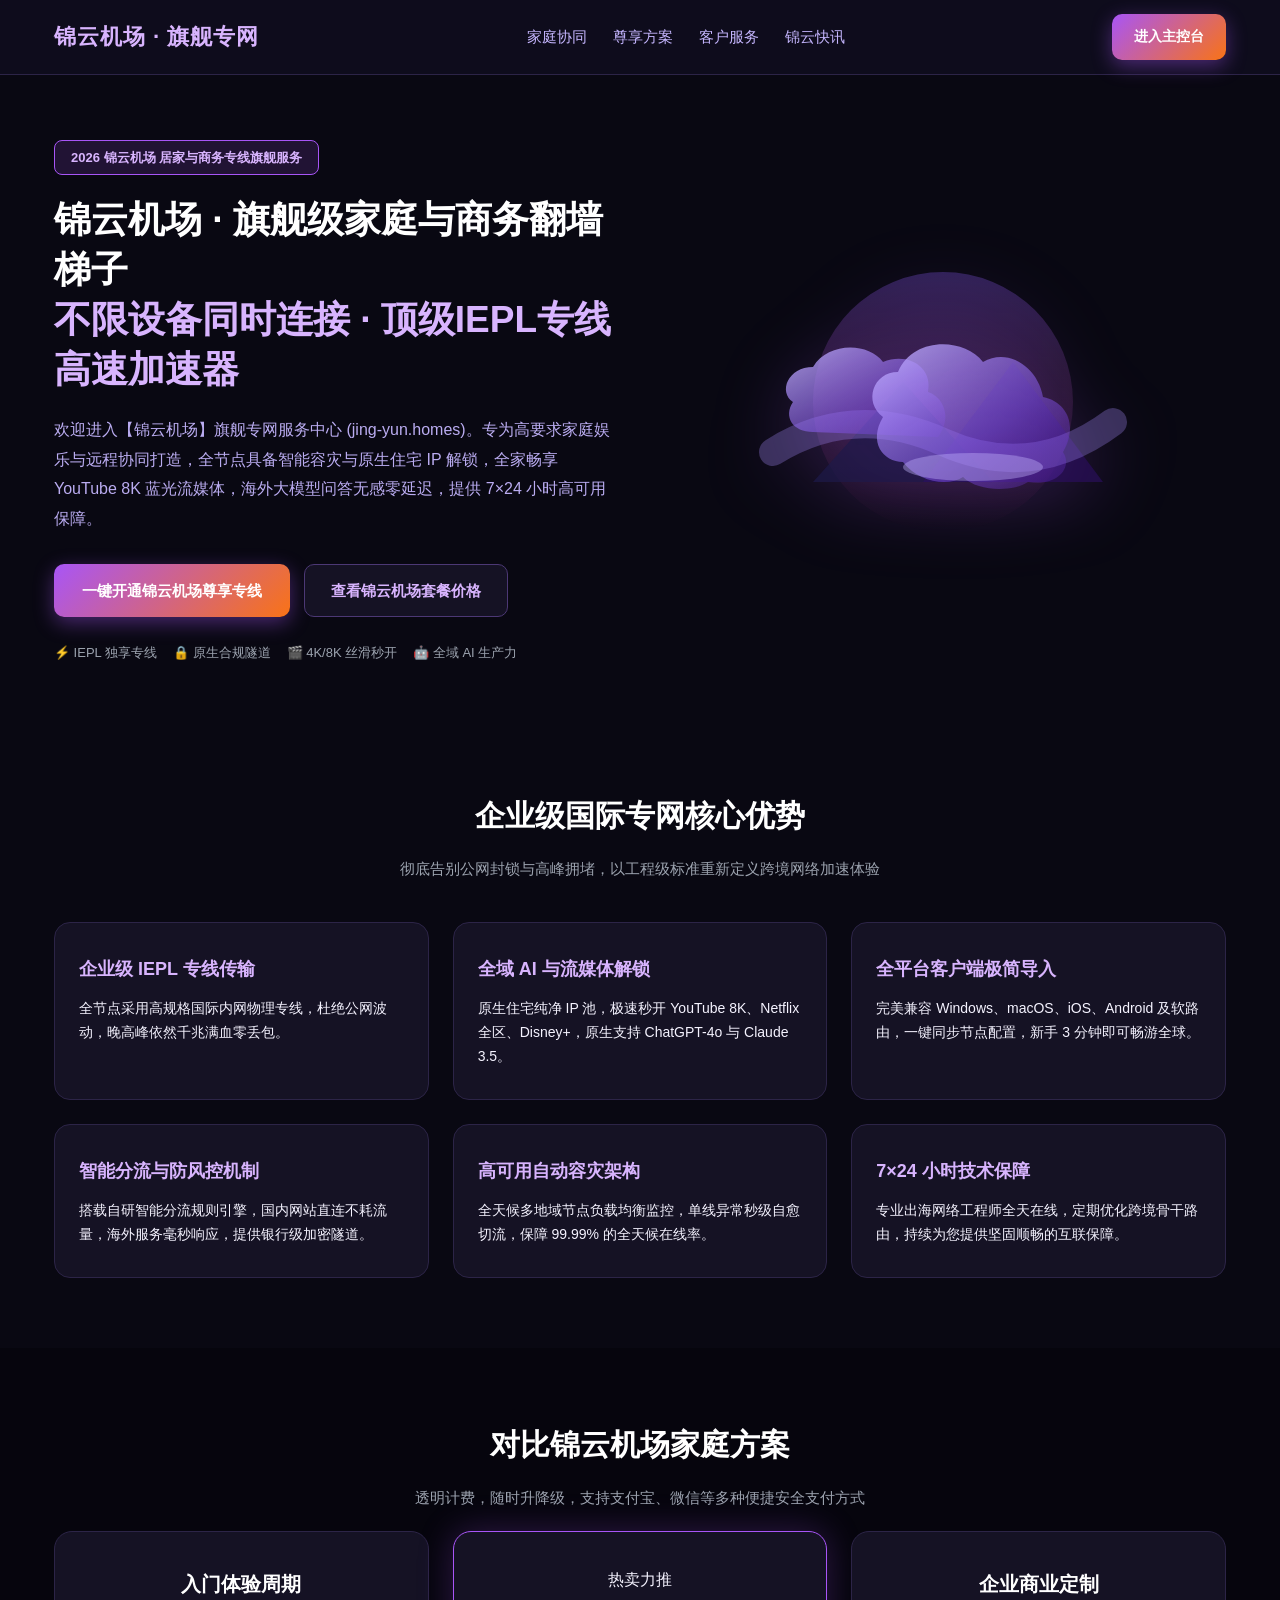
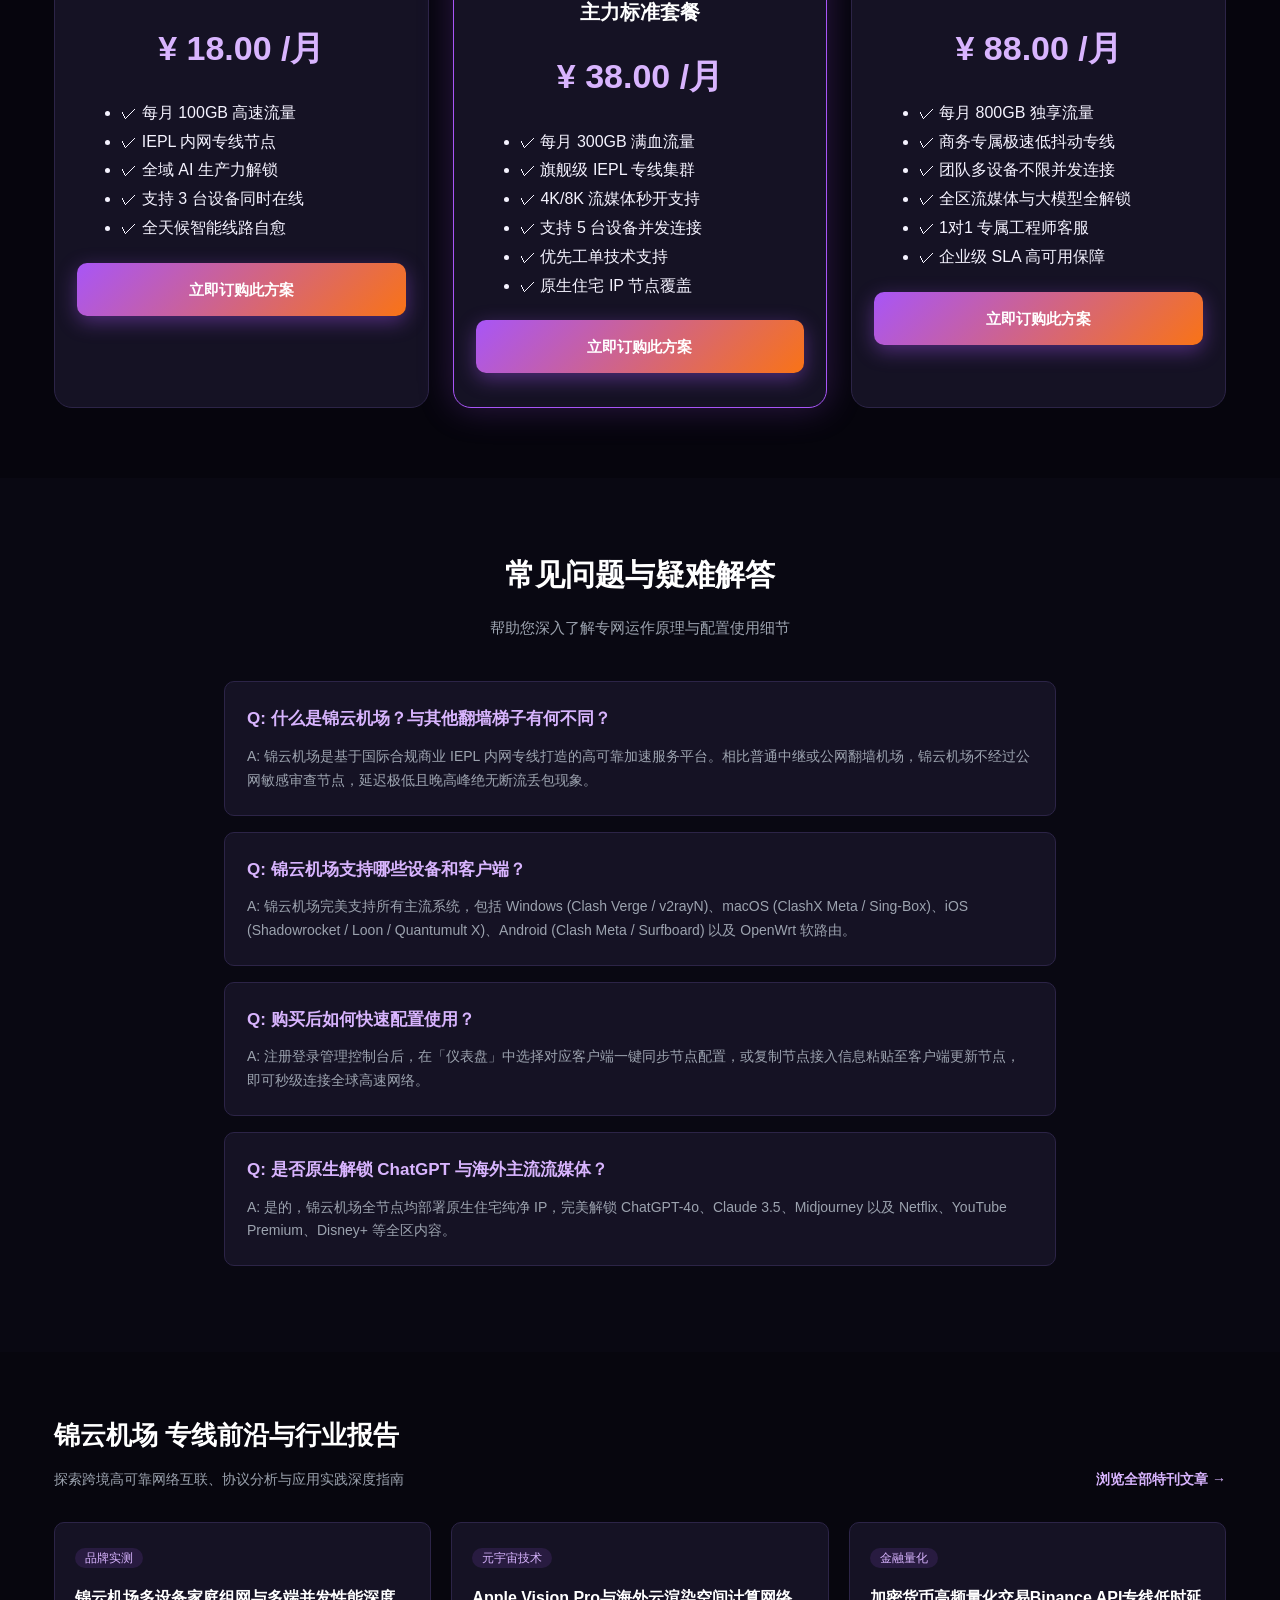
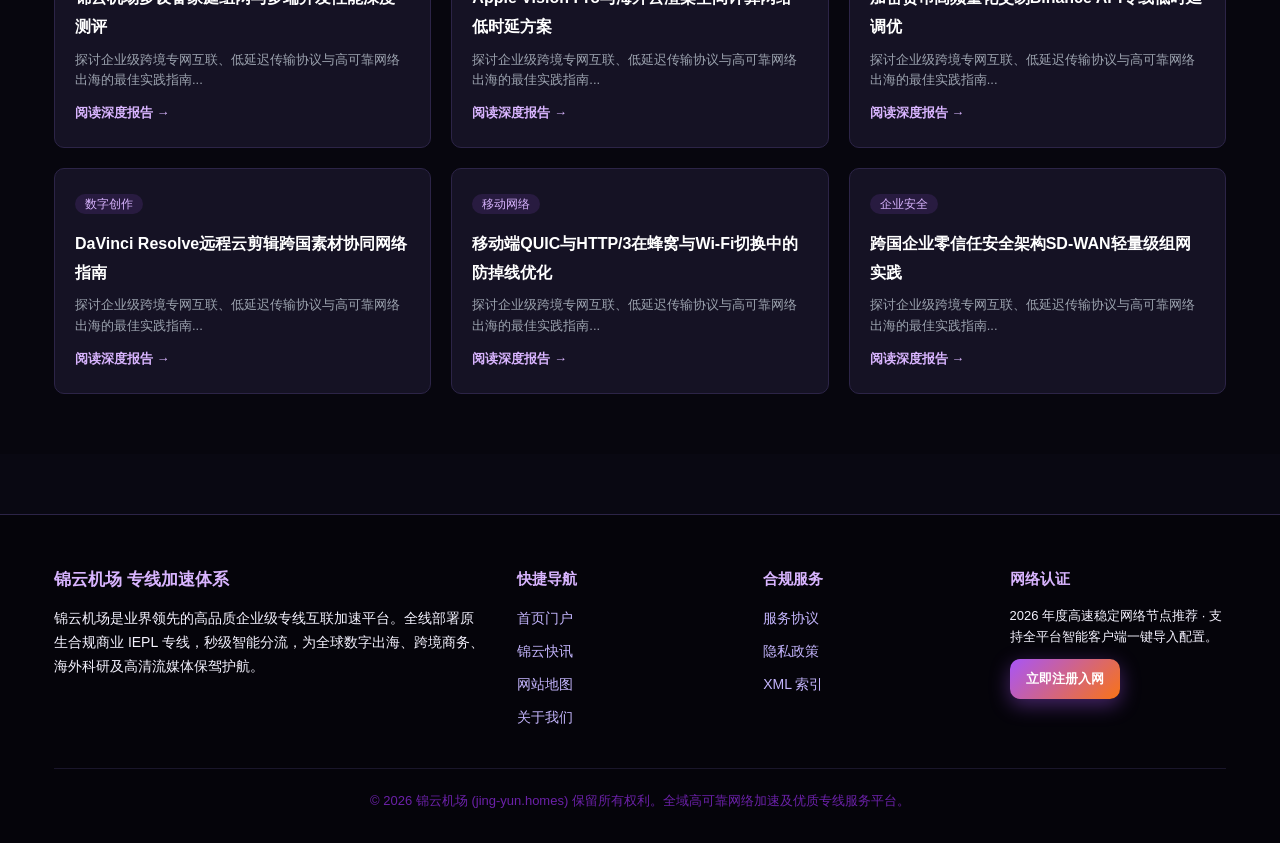
==== index.html @ 9af0d5f7 "feat: update jing-yun.homes unique design, SEO TDK & articles" ====
<!DOCTYPE html>
<html lang="zh-CN">
<head>
  <meta charset="UTF-8">
  <meta name="viewport" content="width=device-width, initial-scale=1.0">
  <title>锦云机场网络服务 - 旗舰家庭与商务多设备翻墙梯子加速专线</title>
  <meta name="description" content="锦云机场(jing-yun.homes)致力于打造全天候家庭娱乐与商务办公专网通道。支持全家多设备同时在线无衰减，原生住宅IP全面解锁Netflix、Disney+及海外大模型协同，全网99.99%高可用 SLA 承诺。">
  <meta name="keywords" content="锦云机场家庭版,多设备翻墙梯子,Netflix解锁机场,跨境办公加速,住宅IP专线,家庭网络加速器">
  <!-- Open Graph -->
  <meta property="og:type" content="website">
  <meta property="og:title" content="锦云机场网络服务 - 旗舰家庭与商务多设备翻墙梯子加速专线">
  <meta property="og:description" content="锦云机场(jing-yun.homes)致力于打造全天候家庭娱乐与商务办公专网通道。支持全家多设备同时在线无衰减，原生住宅IP全面解锁Netflix、Disney+及海外大模型协同，全网99.99%高可用 SLA 承诺。">
  <meta property="og:url" content="https://jing-yun.homes/">
  <meta property="og:site_name" content="锦云机场">
  <link rel="canonical" href="https://jing-yun.homes/">
  <link rel="stylesheet" href="style.css">
  <script type="application/ld+json">
    {
  "@context": "https://schema.org",
  "@graph": [
    {
      "@type": "WebSite",
      "@id": "https://jing-yun.homes/#website",
      "url": "https://jing-yun.homes/",
      "name": "锦云机场",
      "description": "锦云机场(jing-yun.homes)致力于打造全天候家庭娱乐与商务办公专网通道。支持全家多设备同时在线无衰减，原生住宅IP全面解锁Netflix、Disney+及海外大模型协同，全网99.99%高可用 SLA 承诺。",
      "inLanguage": "zh-CN"
    },
    {
      "@type": "Product",
      "@id": "https://jing-yun.homes/#product",
      "name": "锦云机场 专线服务",
      "description": "锦云机场高速稳定IEPL专线梯子与跨境网络加速服务",
      "brand": {
        "@type": "Brand",
        "name": "锦云机场"
      },
      "offers": {
        "@type": "AggregateOffer",
        "priceCurrency": "CNY",
        "lowPrice": "18.00",
        "highPrice": "88.00",
        "offerCount": "3",
        "offers": [
          {
            "@type": "Offer",
            "price": "18.00",
            "priceCurrency": "CNY",
            "name": "入门体验周期"
          },
          {
            "@type": "Offer",
            "price": "38.00",
            "priceCurrency": "CNY",
            "name": "主力标准套餐"
          },
          {
            "@type": "Offer",
            "price": "88.00",
            "priceCurrency": "CNY",
            "name": "企业商业定制"
          }
        ]
      }
    },
    {
      "@type": "FAQPage",
      "@id": "https://jing-yun.homes/#faq",
      "mainEntity": [
        {
          "@type": "Question",
          "name": "什么是锦云机场？与其他翻墙梯子有何不同？",
          "acceptedAnswer": {
            "@type": "Answer",
            "text": "锦云机场是基于国际合规商业 IEPL 内网专线打造的高可靠加速服务平台。相比普通中继或公网翻墙机场，锦云机场不经过公网敏感审查节点，延迟极低且晚高峰绝无断流丢包现象。"
          }
        },
        {
          "@type": "Question",
          "name": "锦云机场支持哪些设备和客户端？",
          "acceptedAnswer": {
            "@type": "Answer",
            "text": "锦云机场完美支持所有主流系统，包括 Windows (Clash Verge / v2rayN)、macOS (ClashX Meta / Sing-Box)、iOS (Shadowrocket / Loon / Quantumult X)、Android (Clash Meta / Surfboard) 以及 OpenWrt 软路由。"
          }
        },
        {
          "@type": "Question",
          "name": "购买后如何快速配置使用？",
          "acceptedAnswer": {
            "@type": "Answer",
            "text": "注册登录管理控制台后，在「仪表盘」中选择对应客户端一键同步节点配置，或复制节点接入信息粘贴至客户端更新节点，即可秒级连接全球高速网络。"
          }
        },
        {
          "@type": "Question",
          "name": "是否原生解锁 ChatGPT 与海外主流流媒体？",
          "acceptedAnswer": {
            "@type": "Answer",
            "text": "是的，锦云机场全节点均部署原生住宅纯净 IP，完美解锁 ChatGPT-4o、Claude 3.5、Midjourney 以及 Netflix、YouTube Premium、Disney+ 等全区内容。"
          }
        }
      ]
    }
  ]
}
  </script>
</head>
<body>
  
        <nav class="panorama-nav">
          <div class="container panorama-nav-inner">
            <a href="index.html" class="panorama-logo">锦云机场 · 旗舰专网</a>
            <ul class="panorama-menu">
              <li><a href="#features">家庭协同</a></li>
              <li><a href="#pricing">尊享方案</a></li>
              <li><a href="#faq">客户服务</a></li>
              <li><a href="cloud-dispatch.html">锦云快讯</a></li>
            </ul>
            <a href="https://ww012.twilightaff.com/#/?code=A56DH1Af" class="btn-aff-cta" style="padding:10px 22px; font-size:14px;" target="_blank" rel="nofollow">进入主控台</a>
          </div>
        </nav>
        

  <!-- Hero Section -->
  <header class="hero-section">
    <div class="container">
      <div class="hero-grid">
        <div class="hero-content">
          <span class="hero-tag">2026 锦云机场 居家与商务专线旗舰服务</span>
          <h1 class="hero-title">
            锦云机场 · 旗舰级家庭与商务翻墙梯子<br>
            <span class="hero-title-highlight">不限设备同时连接 · 顶级IEPL专线高速加速器</span>
          </h1>
          <p class="hero-desc">欢迎进入【锦云机场】旗舰专网服务中心 (jing-yun.homes)。专为高要求家庭娱乐与远程协同打造，全节点具备智能容灾与原生住宅 IP 解锁，全家畅享 YouTube 8K 蓝光流媒体，海外大模型问答无感零延迟，提供 7×24 小时高可用保障。</p>
          <div class="hero-actions">
            <a href="https://ww012.twilightaff.com/#/?code=A56DH1Af" class="btn-aff-cta" target="_blank" rel="nofollow">一键开通锦云机场尊享专线</a>
            <a href="#pricing" class="btn-tizi-dofollow">查看锦云机场套餐价格</a>
          </div>
          <div style="font-size:13px; color:#9ca3af; display:flex; gap:16px; flex-wrap:wrap;">
            <span>⚡ IEPL 独享专线</span>
            <span>🔒 原生合规隧道</span>
            <span>🎬 4K/8K 丝滑秒开</span>
            <span>🤖 全域 AI 生产力</span>
          </div>
        </div>
        <div class="hero-motion-wrapper">
          
        <div class="motion-art-frame">
          <svg class="motion-svg" viewBox="0 0 500 360" fill="none" xmlns="http://www.w3.org/2000/svg">
            <defs>
              <linearGradient id="duskSky" x1="0%" y1="0%" x2="0%" y2="100%">
                <stop offset="0%" stop-color="#8b5cf6" stop-opacity="0.3"/>
                <stop offset="100%" stop-color="#ec4899" stop-opacity="0"/>
              </linearGradient>
              <linearGradient id="purpleCloud" x1="0%" y1="0%" x2="100%" y2="100%">
                <stop offset="0%" stop-color="#c4b5fd" stop-opacity="0.85"/>
                <stop offset="60%" stop-color="#8b5cf6" stop-opacity="0.5"/>
                <stop offset="100%" stop-color="#6d28d9" stop-opacity="0.2"/>
              </linearGradient>
            </defs>
            <style>
              @keyframes mountainMist { 0% { transform: translateX(0); } 50% { transform: translateX(18px); } 100% { transform: translateX(0); } }
              @keyframes summitFloat { 0%, 100% { transform: translateY(0); } 50% { transform: translateY(-8px); } }
              .mist-move { animation: mountainMist 10s ease-in-out infinite; }
              .summit-move { animation: summitFloat 6s ease-in-out infinite; }
            </style>
            <circle cx="250" cy="180" r="130" fill="url(#duskSky)"/>
            <!-- Mountain Silhouette in distance -->
            <polygon points="120,260 210,160 300,260" fill="#1e1b4b" opacity="0.7"/>
            <polygon points="230,260 320,140 410,260" fill="#2e1065" opacity="0.6"/>
            <!-- Floating Silk Cloud Valley -->
            <g class="mist-move">
              <path d="M80 230 Q160 180 250 220 T420 200" stroke="#a78bfa" stroke-width="28" stroke-linecap="round" opacity="0.3"/>
              <path d="M120 210 C100 210 90 195 100 180 C85 170 95 145 120 145 C135 120 175 120 190 140 C215 130 240 145 235 170 C250 175 260 195 245 215 Z" fill="url(#purpleCloud)"/>
            </g>
            <g class="summit-move">
              <path d="M210 240 C190 240 175 220 190 195 C170 180 180 150 205 150 C220 115 270 115 290 140 C315 125 345 145 350 175 C375 180 385 205 370 230 C380 245 365 265 335 260 C320 270 285 270 270 255 C255 265 225 260 210 240 Z" fill="url(#purpleCloud)"/>
              <ellipse cx="280" cy="245" rx="70" ry="14" fill="#c4b5fd" opacity="0.4"/>
            </g>
          </svg>
        </div>
        
        </div>
      </div>
    </div>
  </header>

  <!-- Features Section -->
  <section id="features" style="padding: 70px 0;">
    <div class="container">
      <div style="text-align:center; max-width:700px; margin:0 auto 40px;">
        <h2 style="font-size:30px; font-weight:800; margin-bottom:12px; color:#fff;">企业级国际专网核心优势</h2>
        <p style="color:#9ca3af; font-size:15px;">彻底告别公网封锁与高峰拥堵，以工程级标准重新定义跨境网络加速体验</p>
      </div>
      <div class="brocade-features bento-grid mosaic-grid cyber-matrix pop-cards plasma-grid sky-cards emerald-grid wiki-cards">
        
        <div class="brocade-card bento-card mosaic-card cyber-card pop-card plasma-card sky-card emerald-card wiki-card">
          <h3>企业级 IEPL 专线传输</h3>
          <p style="color:var(--muted); font-size:14px; line-height:1.7;">全节点采用高规格国际内网物理专线，杜绝公网波动，晚高峰依然千兆满血零丢包。</p>
        </div>
        
        <div class="brocade-card bento-card mosaic-card cyber-card pop-card plasma-card sky-card emerald-card wiki-card">
          <h3>全域 AI 与流媒体解锁</h3>
          <p style="color:var(--muted); font-size:14px; line-height:1.7;">原生住宅纯净 IP 池，极速秒开 YouTube 8K、Netflix 全区、Disney+，原生支持 ChatGPT-4o 与 Claude 3.5。</p>
        </div>
        
        <div class="brocade-card bento-card mosaic-card cyber-card pop-card plasma-card sky-card emerald-card wiki-card">
          <h3>全平台客户端极简导入</h3>
          <p style="color:var(--muted); font-size:14px; line-height:1.7;">完美兼容 Windows、macOS、iOS、Android 及软路由，一键同步节点配置，新手 3 分钟即可畅游全球。</p>
        </div>
        
        <div class="brocade-card bento-card mosaic-card cyber-card pop-card plasma-card sky-card emerald-card wiki-card">
          <h3>智能分流与防风控机制</h3>
          <p style="color:var(--muted); font-size:14px; line-height:1.7;">搭载自研智能分流规则引擎，国内网站直连不耗流量，海外服务毫秒响应，提供银行级加密隧道。</p>
        </div>
        
        <div class="brocade-card bento-card mosaic-card cyber-card pop-card plasma-card sky-card emerald-card wiki-card">
          <h3>高可用自动容灾架构</h3>
          <p style="color:var(--muted); font-size:14px; line-height:1.7;">全天候多地域节点负载均衡监控，单线异常秒级自愈切流，保障 99.99% 的全天候在线率。</p>
        </div>
        
        <div class="brocade-card bento-card mosaic-card cyber-card pop-card plasma-card sky-card emerald-card wiki-card">
          <h3>7×24 小时技术保障</h3>
          <p style="color:var(--muted); font-size:14px; line-height:1.7;">专业出海网络工程师全天在线，定期优化跨境骨干路由，持续为您提供坚固顺畅的互联保障。</p>
        </div>
        
      </div>
    </div>
  </section>

  <!-- Pricing Section -->
  <section id="pricing" class="pricing-section">
    <div class="container">
      <div style="text-align:center; max-width:700px; margin:0 auto 20px;">
        <h2 style="font-size:30px; font-weight:800; margin-bottom:12px; color:#fff;">对比锦云机场家庭方案</h2>
        <p style="color:#9ca3af; font-size:15px;">透明计费，随时升降级，支持支付宝、微信等多种便捷安全支付方式</p>
      </div>
      <div class="pricing-grid">
        
        <div class="price-card">
          
          <h3 style="font-size:20px; color:#fff; margin-bottom:8px;">入门体验周期</h3>
          <div class="price-amount">¥ 18.00 /月</div>
          <ul class="price-features" style="text-align:left; max-width:240px; margin:20px auto;">
            <li>✓ 每月 100GB 高速流量</li><li>✓ IEPL 内网专线节点</li><li>✓ 全域 AI 生产力解锁</li><li>✓ 支持 3 台设备同时在线</li><li>✓ 全天候智能线路自愈</li>
          </ul>
          <a href="https://ww012.twilightaff.com/#/?code=A56DH1Af" class="btn-aff-cta" style="width:100%;" target="_blank" rel="nofollow">立即订购此方案</a>
        </div>
        
        <div class="price-card featured">
          <div class="price-badge">热卖力推</div>
          <h3 style="font-size:20px; color:#fff; margin-bottom:8px;">主力标准套餐</h3>
          <div class="price-amount">¥ 38.00 /月</div>
          <ul class="price-features" style="text-align:left; max-width:240px; margin:20px auto;">
            <li>✓ 每月 300GB 满血流量</li><li>✓ 旗舰级 IEPL 专线集群</li><li>✓ 4K/8K 流媒体秒开支持</li><li>✓ 支持 5 台设备并发连接</li><li>✓ 优先工单技术支持</li><li>✓ 原生住宅 IP 节点覆盖</li>
          </ul>
          <a href="https://ww012.twilightaff.com/#/?code=A56DH1Af" class="btn-aff-cta" style="width:100%;" target="_blank" rel="nofollow">立即订购此方案</a>
        </div>
        
        <div class="price-card">
          
          <h3 style="font-size:20px; color:#fff; margin-bottom:8px;">企业商业定制</h3>
          <div class="price-amount">¥ 88.00 /月</div>
          <ul class="price-features" style="text-align:left; max-width:240px; margin:20px auto;">
            <li>✓ 每月 800GB 独享流量</li><li>✓ 商务专属极速低抖动专线</li><li>✓ 团队多设备不限并发连接</li><li>✓ 全区流媒体与大模型全解锁</li><li>✓ 1对1 专属工程师客服</li><li>✓ 企业级 SLA 高可用保障</li>
          </ul>
          <a href="https://ww012.twilightaff.com/#/?code=A56DH1Af" class="btn-aff-cta" style="width:100%;" target="_blank" rel="nofollow">立即订购此方案</a>
        </div>
        
      </div>
    </div>
  </section>

  <!-- FAQ Section -->
  <section id="faq" style="padding: 70px 0;">
    <div class="container" style="max-width:880px;">
      <div style="text-align:center; margin-bottom:40px;">
        <h2 style="font-size:30px; font-weight:800; margin-bottom:12px; color:#fff;">常见问题与疑难解答</h2>
        <p style="color:#9ca3af; font-size:15px;">帮助您深入了解专网运作原理与配置使用细节</p>
      </div>
      <div>
        
        <div style="background:#151224; border:1px solid #2c2447; border-radius:10px; padding:22px; margin-bottom:16px;">
          <h3 style="font-size:17px; color:#d8b4fe; margin-bottom:10px;">Q: 什么是锦云机场？与其他翻墙梯子有何不同？</h3>
          <p style="font-size:14px; color:#9ca3af; line-height:1.7;">A: 锦云机场是基于国际合规商业 IEPL 内网专线打造的高可靠加速服务平台。相比普通中继或公网翻墙机场，锦云机场不经过公网敏感审查节点，延迟极低且晚高峰绝无断流丢包现象。</p>
        </div>
        
        <div style="background:#151224; border:1px solid #2c2447; border-radius:10px; padding:22px; margin-bottom:16px;">
          <h3 style="font-size:17px; color:#d8b4fe; margin-bottom:10px;">Q: 锦云机场支持哪些设备和客户端？</h3>
          <p style="font-size:14px; color:#9ca3af; line-height:1.7;">A: 锦云机场完美支持所有主流系统，包括 Windows (Clash Verge / v2rayN)、macOS (ClashX Meta / Sing-Box)、iOS (Shadowrocket / Loon / Quantumult X)、Android (Clash Meta / Surfboard) 以及 OpenWrt 软路由。</p>
        </div>
        
        <div style="background:#151224; border:1px solid #2c2447; border-radius:10px; padding:22px; margin-bottom:16px;">
          <h3 style="font-size:17px; color:#d8b4fe; margin-bottom:10px;">Q: 购买后如何快速配置使用？</h3>
          <p style="font-size:14px; color:#9ca3af; line-height:1.7;">A: 注册登录管理控制台后，在「仪表盘」中选择对应客户端一键同步节点配置，或复制节点接入信息粘贴至客户端更新节点，即可秒级连接全球高速网络。</p>
        </div>
        
        <div style="background:#151224; border:1px solid #2c2447; border-radius:10px; padding:22px; margin-bottom:16px;">
          <h3 style="font-size:17px; color:#d8b4fe; margin-bottom:10px;">Q: 是否原生解锁 ChatGPT 与海外主流流媒体？</h3>
          <p style="font-size:14px; color:#9ca3af; line-height:1.7;">A: 是的，锦云机场全节点均部署原生住宅纯净 IP，完美解锁 ChatGPT-4o、Claude 3.5、Midjourney 以及 Netflix、YouTube Premium、Disney+ 等全区内容。</p>
        </div>
        
      </div>
    </div>
  </section>

  <!-- Knowledge & SEO Articles Section -->
  <section style="padding: 60px 0; background:rgba(0,0,0,0.2);">
    <div class="container">
      <div style="display:flex; justify-content:space-between; align-items:flex-end; margin-bottom:30px; flex-wrap:wrap; gap:16px;">
        <div>
          <h2 style="font-size:26px; font-weight:800; color:#fff; margin-bottom:8px;">锦云机场 专线前沿与行业报告</h2>
          <p style="color:#9ca3af; font-size:14px;">探索跨境高可靠网络互联、协议分析与应用实践深度指南</p>
        </div>
        <a href="cloud-dispatch.html" style="color:#d8b4fe; font-size:14px; font-weight:600;">浏览全部特刊文章 →</a>
      </div>
      <div style="display:grid; grid-template-columns:repeat(auto-fit, minmax(320px, 1fr)); gap:20px;">
        
        <div style="background:#151224; border:1px solid #2c2447; border-radius:10px; padding:20px; transition:transform 0.2s ease;">
          <span style="font-size:12px; color:#d8b4fe; background:#a855f722; padding:3px 10px; border-radius:12px;">品牌实测</span>
          <h4 style="margin:12px 0 8px; font-size:16px;"><a href="jingyun-multi-device-family-plan-guide.html" style="color:#fff;">锦云机场多设备家庭组网与多端并发性能深度测评</a></h4>
          <p style="font-size:13px; color:#9ca3af; line-height:1.6;">探讨企业级跨境专网互联、低延迟传输协议与高可靠网络出海的最佳实践指南...</p>
          <a href="jingyun-multi-device-family-plan-guide.html" style="color:#d8b4fe; font-size:13px; font-weight:600; display:inline-block; margin-top:10px;">阅读深度报告 →</a>
        </div>
        
        <div style="background:#151224; border:1px solid #2c2447; border-radius:10px; padding:20px; transition:transform 0.2s ease;">
          <span style="font-size:12px; color:#d8b4fe; background:#a855f722; padding:3px 10px; border-radius:12px;">元宇宙技术</span>
          <h4 style="margin:12px 0 8px; font-size:16px;"><a href="vr-metaverse-cloud-rendering-pipeline.html" style="color:#fff;">Apple Vision Pro与海外云渲染空间计算网络低时延方案</a></h4>
          <p style="font-size:13px; color:#9ca3af; line-height:1.6;">探讨企业级跨境专网互联、低延迟传输协议与高可靠网络出海的最佳实践指南...</p>
          <a href="vr-metaverse-cloud-rendering-pipeline.html" style="color:#d8b4fe; font-size:13px; font-weight:600; display:inline-block; margin-top:10px;">阅读深度报告 →</a>
        </div>
        
        <div style="background:#151224; border:1px solid #2c2447; border-radius:10px; padding:20px; transition:transform 0.2s ease;">
          <span style="font-size:12px; color:#d8b4fe; background:#a855f722; padding:3px 10px; border-radius:12px;">金融量化</span>
          <h4 style="margin:12px 0 8px; font-size:16px;"><a href="crypto-quant-trading-api-low-latency.html" style="color:#fff;">加密货币高频量化交易Binance API专线低时延调优</a></h4>
          <p style="font-size:13px; color:#9ca3af; line-height:1.6;">探讨企业级跨境专网互联、低延迟传输协议与高可靠网络出海的最佳实践指南...</p>
          <a href="crypto-quant-trading-api-low-latency.html" style="color:#d8b4fe; font-size:13px; font-weight:600; display:inline-block; margin-top:10px;">阅读深度报告 →</a>
        </div>
        
        <div style="background:#151224; border:1px solid #2c2447; border-radius:10px; padding:20px; transition:transform 0.2s ease;">
          <span style="font-size:12px; color:#d8b4fe; background:#a855f722; padding:3px 10px; border-radius:12px;">数字创作</span>
          <h4 style="margin:12px 0 8px; font-size:16px;"><a href="remote-video-editing-cloud-collaboration.html" style="color:#fff;">DaVinci Resolve远程云剪辑跨国素材协同网络指南</a></h4>
          <p style="font-size:13px; color:#9ca3af; line-height:1.6;">探讨企业级跨境专网互联、低延迟传输协议与高可靠网络出海的最佳实践指南...</p>
          <a href="remote-video-editing-cloud-collaboration.html" style="color:#d8b4fe; font-size:13px; font-weight:600; display:inline-block; margin-top:10px;">阅读深度报告 →</a>
        </div>
        
        <div style="background:#151224; border:1px solid #2c2447; border-radius:10px; padding:20px; transition:transform 0.2s ease;">
          <span style="font-size:12px; color:#d8b4fe; background:#a855f722; padding:3px 10px; border-radius:12px;">移动网络</span>
          <h4 style="margin:12px 0 8px; font-size:16px;"><a href="quic-http3-mobile-handover-performance.html" style="color:#fff;">移动端QUIC与HTTP/3在蜂窝与Wi-Fi切换中的防掉线优化</a></h4>
          <p style="font-size:13px; color:#9ca3af; line-height:1.6;">探讨企业级跨境专网互联、低延迟传输协议与高可靠网络出海的最佳实践指南...</p>
          <a href="quic-http3-mobile-handover-performance.html" style="color:#d8b4fe; font-size:13px; font-weight:600; display:inline-block; margin-top:10px;">阅读深度报告 →</a>
        </div>
        
        <div style="background:#151224; border:1px solid #2c2447; border-radius:10px; padding:20px; transition:transform 0.2s ease;">
          <span style="font-size:12px; color:#d8b4fe; background:#a855f722; padding:3px 10px; border-radius:12px;">企业安全</span>
          <h4 style="margin:12px 0 8px; font-size:16px;"><a href="enterprise-zero-trust-access-mesh.html" style="color:#fff;">跨国企业零信任安全架构SD-WAN轻量级组网实践</a></h4>
          <p style="font-size:13px; color:#9ca3af; line-height:1.6;">探讨企业级跨境专网互联、低延迟传输协议与高可靠网络出海的最佳实践指南...</p>
          <a href="enterprise-zero-trust-access-mesh.html" style="color:#d8b4fe; font-size:13px; font-weight:600; display:inline-block; margin-top:10px;">阅读深度报告 →</a>
        </div>
        
      </div>
    </div>
  </section>

  
    <footer class="panorama-footer">
      <div class="container">
        <div class="footer-grid">
          <div class="footer-col">
            <h4 style="font-size:17px; margin-bottom:12px;">锦云机场 专线加速体系</h4>
            <p style="color:var(--muted); font-size:14px; line-height:1.7;">
              锦云机场是业界领先的高品质企业级专线互联加速平台。全线部署原生合规商业 IEPL 专线，秒级智能分流，为全球数字出海、跨境商务、海外科研及高清流媒体保驾护航。
            </p>
          </div>
          <div class="footer-col">
            <h4>快捷导航</h4>
            <ul>
              <li><a href="index.html">首页门户</a></li>
              <li><a href="cloud-dispatch.html">锦云快讯</a></li>
              <li><a href="sitemap.html">网站地图</a></li>
              <li><a href="about.html">关于我们</a></li>
            </ul>
          </div>
          <div class="footer-col">
            <h4>合规服务</h4>
            <ul>
              <li><a href="terms.html">服务协议</a></li>
              <li><a href="privacy.html">隐私政策</a></li>
              <li><a href="sitemap.xml">XML 索引</a></li>
            </ul>
          </div>
          <div class="footer-col">
            <h4>网络认证</h4>
            <p style="font-size:13px; color:var(--muted); line-height:1.6; margin-bottom:12px;">
              2026 年度高速稳定网络节点推荐 · 支持全平台智能客户端一键导入配置。
            </p>
            <a href="https://ww012.twilightaff.com/#/?code=A56DH1Af" class="btn-aff-cta" style="padding:8px 16px; font-size:13px;" target="_blank" rel="nofollow">立即注册入网</a>
          </div>
        </div>
        <div class="footer-bottom">
          © 2026 锦云机场 (jing-yun.homes) 保留所有权利。全域高可靠网络加速及优质专线服务平台。
        </div>
      </div>
    </footer>
    
</body>
</html>
---- style.css ----
* { margin: 0; padding: 0; box-sizing: border-box; }
        html { scroll-behavior: smooth; font-family: "PingFang SC", "Hiragino Sans GB", "Microsoft YaHei", sans-serif; }
        body { background: #090812; color: #f5f3ff; line-height: 1.8; overflow-x: hidden; }
        a { color: inherit; text-decoration: none; transition: all 0.25s ease; }
        img, svg { max-width: 100%; height: auto; }
        .container { width: 100%; max-width: 1220px; margin: 0 auto; padding: 0 24px; }

        .motion-art-frame { width: 100%; min-height: 320px; display: flex; align-items: center; justify-content: center; }
        .motion-svg { width: 100%; height: auto; max-height: 360px; filter: drop-shadow(0 15px 35px rgba(168,85,247,0.3)); }

        .panorama-nav { background: #0e0c1c; border-bottom: 1px solid #2c2447; position: sticky; top: 0; z-index: 100; }
        .panorama-nav-inner { display: flex; align-items: center; justify-content: space-between; height: 74px; }
        .panorama-logo { font-size: 22px; font-weight: 800; color: #d8b4fe; letter-spacing: 1px; }
        .panorama-menu { display: flex; gap: 26px; list-style: none; }
        .panorama-menu a { font-size: 15px; color: #c4b5fd; font-weight: 500; }
        .panorama-menu a:hover, .panorama-menu a.active { color: #ffffff; text-shadow: 0 0 10px #a855f7; }

        .btn-aff-cta { display: inline-flex; align-items: center; justify-content: center; padding: 13px 28px; font-weight: 700; font-size: 15px; border-radius: 10px; background: linear-gradient(135deg, #a855f7, #f97316); color: #fff; cursor: pointer; border: none; box-shadow: 0 6px 20px rgba(168,85,247,0.4); }
        .btn-aff-cta:hover { transform: translateY(-2px); box-shadow: 0 10px 26px rgba(168,85,247,0.6); }
        .btn-tizi-dofollow { display: inline-flex; align-items: center; justify-content: center; padding: 12px 26px; font-weight: 600; font-size: 15px; border-radius: 10px; border: 1.5px solid #4c3875; background: #151224; color: #d8b4fe; margin-left: 14px; }
        .btn-tizi-dofollow:hover { border-color: #a855f7; color: #fff; }

        .hero-section { padding: 65px 0 55px; }
        .hero-grid { display: grid; grid-template-columns: 1fr 1fr; gap: 40px; align-items: center; }
        .hero-tag { display: inline-block; padding: 5px 16px; background: rgba(168,85,247,0.15); border: 1px solid #a855f7; border-radius: 8px; font-size: 13px; color: #d8b4fe; margin-bottom: 20px; font-weight: 600; }
        .hero-title { font-size: 37px; font-weight: 900; line-height: 1.35; margin-bottom: 20px; color: #fff; }
        .hero-title-highlight { color: #d8b4fe; }
        .hero-desc { font-size: 16px; color: #c4b5fd; line-height: 1.85; margin-bottom: 30px; opacity: 0.95; }
        .hero-actions { display: flex; align-items: center; flex-wrap: wrap; margin-bottom: 24px; }

        .mosaic-section { padding: 60px 0; }
        .mosaic-grid { display: grid; grid-template-columns: repeat(3, 1fr); gap: 24px; }
        .mosaic-card { background: #151224; border: 1px solid #2c2447; border-radius: 16px; padding: 30px 24px; }
        .mosaic-card h3 { color: #d8b4fe; font-size: 18px; margin-bottom: 12px; font-weight: 700; }

        .pricing-section { padding: 70px 0; background: #06050d; }
        .pricing-grid { display: grid; grid-template-columns: repeat(3, 1fr); gap: 24px; }
        .price-card { background: #151224; border: 1px solid #2c2447; border-radius: 18px; padding: 34px 22px; text-align: center; }
        .price-card.featured { border-color: #a855f7; box-shadow: 0 0 35px rgba(168,85,247,0.25); }
        .price-amount { font-size: 34px; font-weight: 800; color: #d8b4fe; margin: 16px 0; }

        .panorama-footer { background: #05040a; border-top: 1px solid #2c2447; padding: 50px 0 30px; margin-top: 60px; }
        .footer-grid { display: grid; grid-template-columns: 2fr 1fr 1fr 1fr; gap: 30px; margin-bottom: 30px; }
        .footer-col h4 { font-size: 15px; color: #d8b4fe; margin-bottom: 14px; }
        .footer-col ul { list-style: none; }
        .footer-col li { margin-bottom: 8px; font-size: 14px; color: #c4b5fd; }
        .footer-bottom { text-align: center; font-size: 13px; color: #6b21a8; padding-top: 20px; border-top: 1px solid #1a162b; }

        @media (max-width: 860px) {
          .hero-grid, .mosaic-grid, .pricing-grid, .footer-grid { grid-template-columns: 1fr; }
          .panorama-menu { flex-wrap: wrap; gap: 14px; }
          .hero-title { font-size: 26px; }
          .btn-aff-cta, .btn-tizi-dofollow { width: 100%; margin-left: 0 !important; margin-bottom: 12px; }
        }
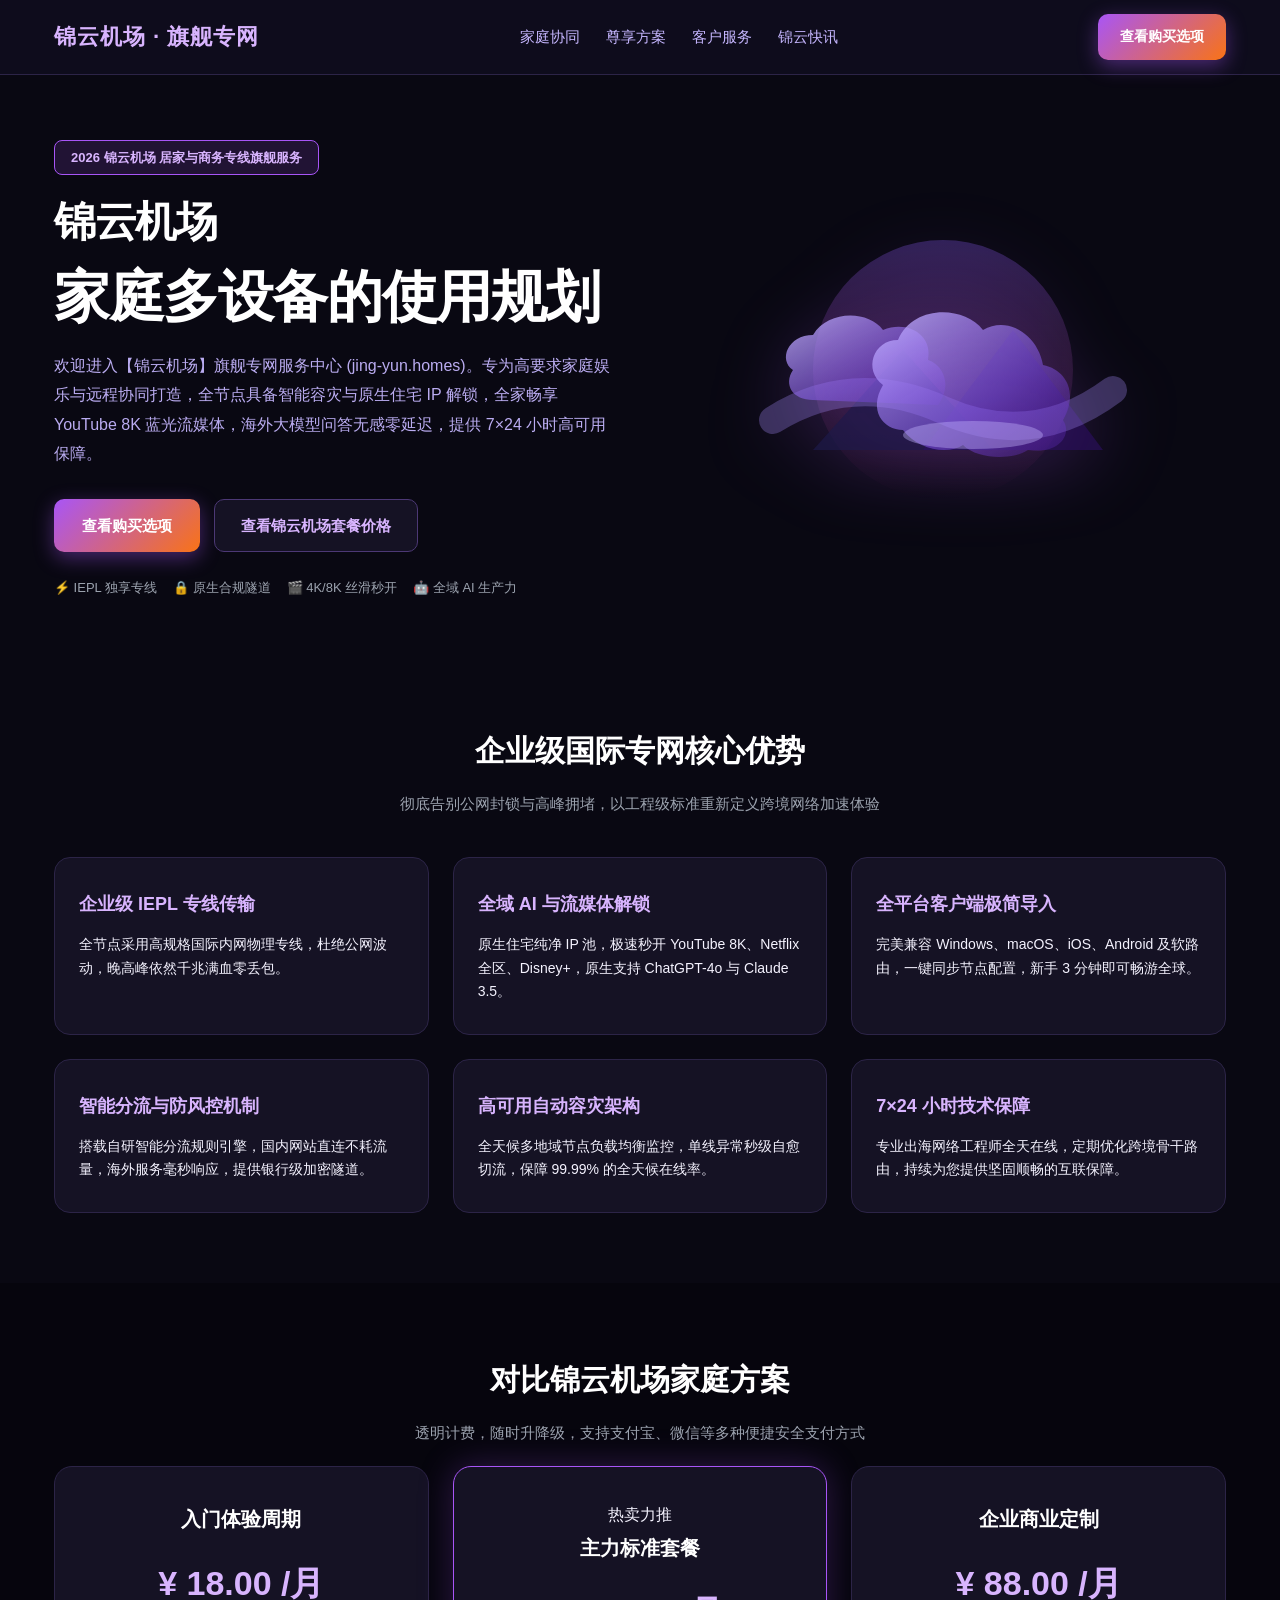
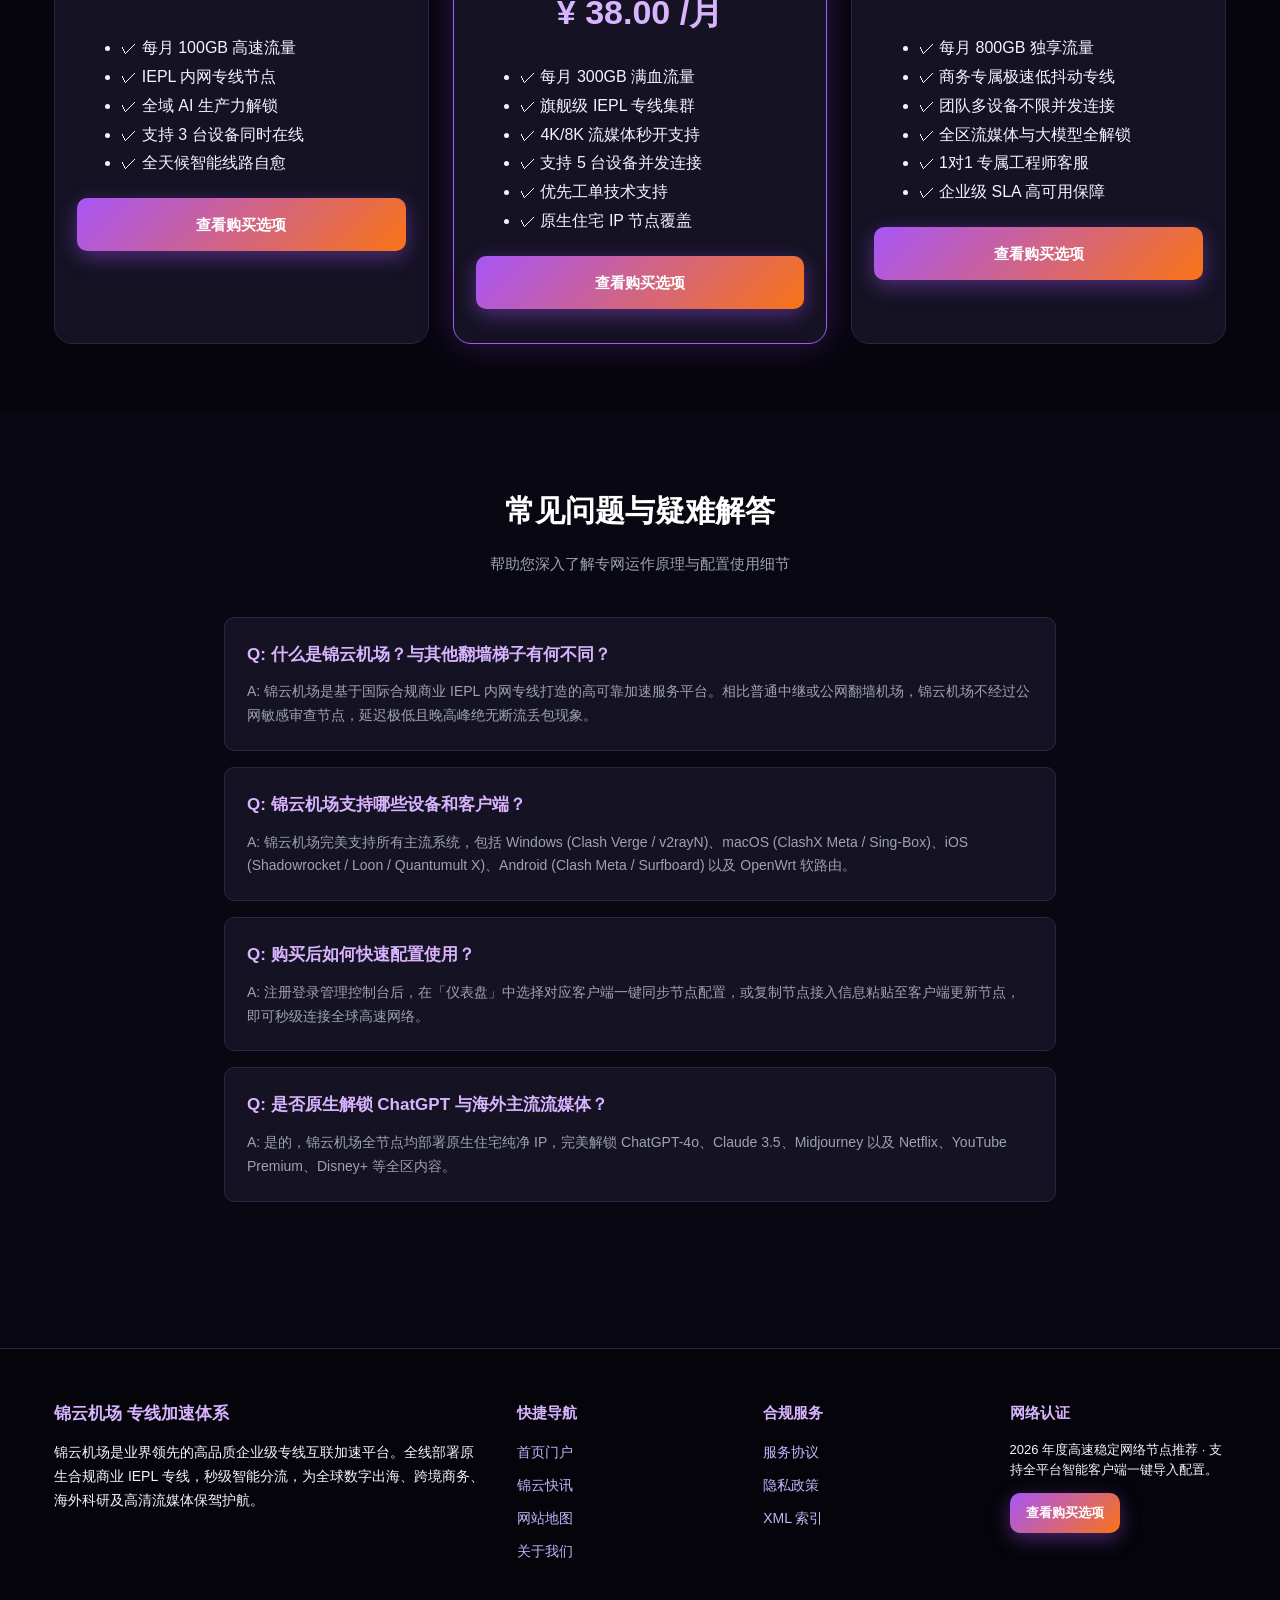
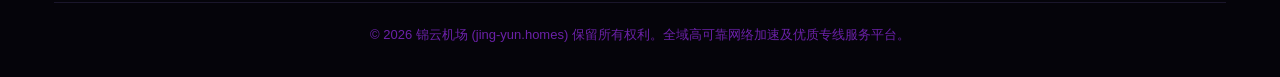
==== commit 6f1daa1b: "Improve landing-page metadata, headings and crawl consistency" ====
--- a/index.html
+++ b/index.html
@@ -2,108 +2,24 @@
 <html lang="zh-CN">
 <head>
   <meta charset="UTF-8">
-  <meta name="viewport" content="width=device-width, initial-scale=1.0">
-  <title>锦云机场网络服务 - 旗舰家庭与商务多设备翻墙梯子加速专线</title>
-  <meta name="description" content="锦云机场(jing-yun.homes)致力于打造全天候家庭娱乐与商务办公专网通道。支持全家多设备同时在线无衰减，原生住宅IP全面解锁Netflix、Disney+及海外大模型协同，全网99.99%高可用 SLA 承诺。">
-  <meta name="keywords" content="锦云机场家庭版,多设备翻墙梯子,Netflix解锁机场,跨境办公加速,住宅IP专线,家庭网络加速器">
+  <meta name="viewport" content="width=device-width, initial-scale=1">
+  <title>锦云机场｜家庭多设备的使用规划</title>
+  <meta name="description" content="围绕锦云的家庭多设备的使用规划整理实用资料。按自己的设备、使用场景与预算核对服务条件，再查看外部购买页面的具体商品和条款。">
+  
   <!-- Open Graph -->
   <meta property="og:type" content="website">
-  <meta property="og:title" content="锦云机场网络服务 - 旗舰家庭与商务多设备翻墙梯子加速专线">
-  <meta property="og:description" content="锦云机场(jing-yun.homes)致力于打造全天候家庭娱乐与商务办公专网通道。支持全家多设备同时在线无衰减，原生住宅IP全面解锁Netflix、Disney+及海外大模型协同，全网99.99%高可用 SLA 承诺。">
+  <meta property="og:title" content="锦云机场｜家庭多设备的使用规划">
+  <meta property="og:description" content="围绕锦云的家庭多设备的使用规划整理实用资料。按自己的设备、使用场景与预算核对服务条件，再查看外部购买页面的具体商品和条款。">
   <meta property="og:url" content="https://jing-yun.homes/">
-  <meta property="og:site_name" content="锦云机场">
+  <meta property="og:site_name" content="锦云">
   <link rel="canonical" href="https://jing-yun.homes/">
   <link rel="stylesheet" href="style.css">
-  <script type="application/ld+json">
-    {
-  "@context": "https://schema.org",
-  "@graph": [
-    {
-      "@type": "WebSite",
-      "@id": "https://jing-yun.homes/#website",
-      "url": "https://jing-yun.homes/",
-      "name": "锦云机场",
-      "description": "锦云机场(jing-yun.homes)致力于打造全天候家庭娱乐与商务办公专网通道。支持全家多设备同时在线无衰减，原生住宅IP全面解锁Netflix、Disney+及海外大模型协同，全网99.99%高可用 SLA 承诺。",
-      "inLanguage": "zh-CN"
-    },
-    {
-      "@type": "Product",
-      "@id": "https://jing-yun.homes/#product",
-      "name": "锦云机场 专线服务",
-      "description": "锦云机场高速稳定IEPL专线梯子与跨境网络加速服务",
-      "brand": {
-        "@type": "Brand",
-        "name": "锦云机场"
-      },
-      "offers": {
-        "@type": "AggregateOffer",
-        "priceCurrency": "CNY",
-        "lowPrice": "18.00",
-        "highPrice": "88.00",
-        "offerCount": "3",
-        "offers": [
-          {
-            "@type": "Offer",
-            "price": "18.00",
-            "priceCurrency": "CNY",
-            "name": "入门体验周期"
-          },
-          {
-            "@type": "Offer",
-            "price": "38.00",
-            "priceCurrency": "CNY",
-            "name": "主力标准套餐"
-          },
-          {
-            "@type": "Offer",
-            "price": "88.00",
-            "priceCurrency": "CNY",
-            "name": "企业商业定制"
-          }
-        ]
-      }
-    },
-    {
-      "@type": "FAQPage",
-      "@id": "https://jing-yun.homes/#faq",
-      "mainEntity": [
-        {
-          "@type": "Question",
-          "name": "什么是锦云机场？与其他翻墙梯子有何不同？",
-          "acceptedAnswer": {
-            "@type": "Answer",
-            "text": "锦云机场是基于国际合规商业 IEPL 内网专线打造的高可靠加速服务平台。相比普通中继或公网翻墙机场，锦云机场不经过公网敏感审查节点，延迟极低且晚高峰绝无断流丢包现象。"
-          }
-        },
-        {
-          "@type": "Question",
-          "name": "锦云机场支持哪些设备和客户端？",
-          "acceptedAnswer": {
-            "@type": "Answer",
-            "text": "锦云机场完美支持所有主流系统，包括 Windows (Clash Verge / v2rayN)、macOS (ClashX Meta / Sing-Box)、iOS (Shadowrocket / Loon / Quantumult X)、Android (Clash Meta / Surfboard) 以及 OpenWrt 软路由。"
-          }
-        },
-        {
-          "@type": "Question",
-          "name": "购买后如何快速配置使用？",
-          "acceptedAnswer": {
-            "@type": "Answer",
-            "text": "注册登录管理控制台后，在「仪表盘」中选择对应客户端一键同步节点配置，或复制节点接入信息粘贴至客户端更新节点，即可秒级连接全球高速网络。"
-          }
-        },
-        {
-          "@type": "Question",
-          "name": "是否原生解锁 ChatGPT 与海外主流流媒体？",
-          "acceptedAnswer": {
-            "@type": "Answer",
-            "text": "是的，锦云机场全节点均部署原生住宅纯净 IP，完美解锁 ChatGPT-4o、Claude 3.5、Midjourney 以及 Netflix、YouTube Premium、Disney+ 等全区内容。"
-          }
-        }
-      ]
-    }
-  ]
-}
-  </script>
+  <script type="application/ld+json">{"@context": "https://schema.org", "@graph": [{"@type": "WebSite", "@id": "https://jing-yun.homes/#website", "url": "https://jing-yun.homes/", "name": "锦云机场", "description": "锦云机场(jing-yun.homes)致力于打造全天候家庭娱乐与商务办公专网通道。支持全家多设备同时在线无衰减，原生住宅IP全面解锁Netflix、Disney+及海外大模型协同，全网99.99%高可用 SLA 承诺。", "inLanguage": "zh-CN"}, {"@type": "FAQPage", "@id": "https://jing-yun.homes/#faq", "mainEntity": [{"@type": "Question", "name": "什么是锦云机场？与其他翻墙梯子有何不同？", "acceptedAnswer": {"@type": "Answer", "text": "锦云机场是基于国际合规商业 IEPL 内网专线打造的高可靠加速服务平台。相比普通中继或公网翻墙机场，锦云机场不经过公网敏感审查节点，延迟极低且晚高峰绝无断流丢包现象。"}}, {"@type": "Question", "name": "锦云机场支持哪些设备和客户端？", "acceptedAnswer": {"@type": "Answer", "text": "锦云机场完美支持所有主流系统，包括 Windows (Clash Verge / v2rayN)、macOS (ClashX Meta / Sing-Box)、iOS (Shadowrocket / Loon / Quantumult X)、Android (Clash Meta / Surfboard) 以及 OpenWrt 软路由。"}}, {"@type": "Question", "name": "购买后如何快速配置使用？", "acceptedAnswer": {"@type": "Answer", "text": "注册登录管理控制台后，在「仪表盘」中选择对应客户端一键同步节点配置，或复制节点接入信息粘贴至客户端更新节点，即可秒级连接全球高速网络。"}}, {"@type": "Question", "name": "是否原生解锁 ChatGPT 与海外主流流媒体？", "acceptedAnswer": {"@type": "Answer", "text": "是的，锦云机场全节点均部署原生住宅纯净 IP，完美解锁 ChatGPT-4o、Claude 3.5、Midjourney 以及 Netflix、YouTube Premium、Disney+ 等全区内容。"}}]}]}</script>
+
+<meta name="twitter:title" content="锦云机场｜家庭多设备的使用规划">
+<meta name="twitter:description" content="围绕锦云的家庭多设备的使用规划整理实用资料。按自己的设备、使用场景与预算核对服务条件，再查看外部购买页面的具体商品和条款。">
+<script id="landing-maintenance-schema" type="application/ld+json">{"@context": "https://schema.org", "@type": "WebSite", "name": "锦云机场｜家庭多设备的使用规划", "url": "https://jing-yun.homes/", "inLanguage": "zh-CN"}</script>
+<link rel="stylesheet" href="landing-maintenance.css">
 </head>
 <body>
   
@@ -116,7 +32,7 @@
               <li><a href="#faq">客户服务</a></li>
               <li><a href="cloud-dispatch.html">锦云快讯</a></li>
             </ul>
-            <a href="https://ww012.twilightaff.com/#/?code=A56DH1Af" class="btn-aff-cta" style="padding:10px 22px; font-size:14px;" target="_blank" rel="nofollow">进入主控台</a>
+            <a href="https://ww012.twilightaff.com/#/?code=A56DH1Af" class="btn-aff-cta" style="padding:10px 22px; font-size:14px;" target="_blank" rel="nofollow noopener sponsored">查看购买选项</a>
           </div>
         </nav>
         
@@ -127,13 +43,10 @@
       <div class="hero-grid">
         <div class="hero-content">
           <span class="hero-tag">2026 锦云机场 居家与商务专线旗舰服务</span>
-          <h1 class="hero-title">
-            锦云机场 · 旗舰级家庭与商务翻墙梯子<br>
-            <span class="hero-title-highlight">不限设备同时连接 · 顶级IEPL专线高速加速器</span>
-          </h1>
+          <h1 class="hero-title" data-landing-title="true"><span class="landing-brand">锦云机场</span><span class="landing-focus">家庭多设备的使用规划</span></h1>
           <p class="hero-desc">欢迎进入【锦云机场】旗舰专网服务中心 (jing-yun.homes)。专为高要求家庭娱乐与远程协同打造，全节点具备智能容灾与原生住宅 IP 解锁，全家畅享 YouTube 8K 蓝光流媒体，海外大模型问答无感零延迟，提供 7×24 小时高可用保障。</p>
           <div class="hero-actions">
-            <a href="https://ww012.twilightaff.com/#/?code=A56DH1Af" class="btn-aff-cta" target="_blank" rel="nofollow">一键开通锦云机场尊享专线</a>
+            <a href="https://ww012.twilightaff.com/#/?code=A56DH1Af" class="btn-aff-cta" target="_blank" rel="nofollow noopener sponsored">查看购买选项</a>
             <a href="#pricing" class="btn-tizi-dofollow">查看锦云机场套餐价格</a>
           </div>
           <div style="font-size:13px; color:#9ca3af; display:flex; gap:16px; flex-wrap:wrap;">
@@ -244,7 +157,7 @@
           <ul class="price-features" style="text-align:left; max-width:240px; margin:20px auto;">
             <li>✓ 每月 100GB 高速流量</li><li>✓ IEPL 内网专线节点</li><li>✓ 全域 AI 生产力解锁</li><li>✓ 支持 3 台设备同时在线</li><li>✓ 全天候智能线路自愈</li>
           </ul>
-          <a href="https://ww012.twilightaff.com/#/?code=A56DH1Af" class="btn-aff-cta" style="width:100%;" target="_blank" rel="nofollow">立即订购此方案</a>
+          <a href="https://ww012.twilightaff.com/#/?code=A56DH1Af" class="btn-aff-cta" style="width:100%;" target="_blank" rel="nofollow noopener sponsored">查看购买选项</a>
         </div>
         
         <div class="price-card featured">
@@ -254,7 +167,7 @@
           <ul class="price-features" style="text-align:left; max-width:240px; margin:20px auto;">
             <li>✓ 每月 300GB 满血流量</li><li>✓ 旗舰级 IEPL 专线集群</li><li>✓ 4K/8K 流媒体秒开支持</li><li>✓ 支持 5 台设备并发连接</li><li>✓ 优先工单技术支持</li><li>✓ 原生住宅 IP 节点覆盖</li>
           </ul>
-          <a href="https://ww012.twilightaff.com/#/?code=A56DH1Af" class="btn-aff-cta" style="width:100%;" target="_blank" rel="nofollow">立即订购此方案</a>
+          <a href="https://ww012.twilightaff.com/#/?code=A56DH1Af" class="btn-aff-cta" style="width:100%;" target="_blank" rel="nofollow noopener sponsored">查看购买选项</a>
         </div>
         
         <div class="price-card">
@@ -264,7 +177,7 @@
           <ul class="price-features" style="text-align:left; max-width:240px; margin:20px auto;">
             <li>✓ 每月 800GB 独享流量</li><li>✓ 商务专属极速低抖动专线</li><li>✓ 团队多设备不限并发连接</li><li>✓ 全区流媒体与大模型全解锁</li><li>✓ 1对1 专属工程师客服</li><li>✓ 企业级 SLA 高可用保障</li>
           </ul>
-          <a href="https://ww012.twilightaff.com/#/?code=A56DH1Af" class="btn-aff-cta" style="width:100%;" target="_blank" rel="nofollow">立即订购此方案</a>
+          <a href="https://ww012.twilightaff.com/#/?code=A56DH1Af" class="btn-aff-cta" style="width:100%;" target="_blank" rel="nofollow noopener sponsored">查看购买选项</a>
         </div>
         
       </div>
@@ -305,62 +218,7 @@
   </section>
 
   <!-- Knowledge & SEO Articles Section -->
-  <section style="padding: 60px 0; background:rgba(0,0,0,0.2);">
-    <div class="container">
-      <div style="display:flex; justify-content:space-between; align-items:flex-end; margin-bottom:30px; flex-wrap:wrap; gap:16px;">
-        <div>
-          <h2 style="font-size:26px; font-weight:800; color:#fff; margin-bottom:8px;">锦云机场 专线前沿与行业报告</h2>
-          <p style="color:#9ca3af; font-size:14px;">探索跨境高可靠网络互联、协议分析与应用实践深度指南</p>
-        </div>
-        <a href="cloud-dispatch.html" style="color:#d8b4fe; font-size:14px; font-weight:600;">浏览全部特刊文章 →</a>
-      </div>
-      <div style="display:grid; grid-template-columns:repeat(auto-fit, minmax(320px, 1fr)); gap:20px;">
-        
-        <div style="background:#151224; border:1px solid #2c2447; border-radius:10px; padding:20px; transition:transform 0.2s ease;">
-          <span style="font-size:12px; color:#d8b4fe; background:#a855f722; padding:3px 10px; border-radius:12px;">品牌实测</span>
-          <h4 style="margin:12px 0 8px; font-size:16px;"><a href="jingyun-multi-device-family-plan-guide.html" style="color:#fff;">锦云机场多设备家庭组网与多端并发性能深度测评</a></h4>
-          <p style="font-size:13px; color:#9ca3af; line-height:1.6;">探讨企业级跨境专网互联、低延迟传输协议与高可靠网络出海的最佳实践指南...</p>
-          <a href="jingyun-multi-device-family-plan-guide.html" style="color:#d8b4fe; font-size:13px; font-weight:600; display:inline-block; margin-top:10px;">阅读深度报告 →</a>
-        </div>
-        
-        <div style="background:#151224; border:1px solid #2c2447; border-radius:10px; padding:20px; transition:transform 0.2s ease;">
-          <span style="font-size:12px; color:#d8b4fe; background:#a855f722; padding:3px 10px; border-radius:12px;">元宇宙技术</span>
-          <h4 style="margin:12px 0 8px; font-size:16px;"><a href="vr-metaverse-cloud-rendering-pipeline.html" style="color:#fff;">Apple Vision Pro与海外云渲染空间计算网络低时延方案</a></h4>
-          <p style="font-size:13px; color:#9ca3af; line-height:1.6;">探讨企业级跨境专网互联、低延迟传输协议与高可靠网络出海的最佳实践指南...</p>
-          <a href="vr-metaverse-cloud-rendering-pipeline.html" style="color:#d8b4fe; font-size:13px; font-weight:600; display:inline-block; margin-top:10px;">阅读深度报告 →</a>
-        </div>
-        
-        <div style="background:#151224; border:1px solid #2c2447; border-radius:10px; padding:20px; transition:transform 0.2s ease;">
-          <span style="font-size:12px; color:#d8b4fe; background:#a855f722; padding:3px 10px; border-radius:12px;">金融量化</span>
-          <h4 style="margin:12px 0 8px; font-size:16px;"><a href="crypto-quant-trading-api-low-latency.html" style="color:#fff;">加密货币高频量化交易Binance API专线低时延调优</a></h4>
-          <p style="font-size:13px; color:#9ca3af; line-height:1.6;">探讨企业级跨境专网互联、低延迟传输协议与高可靠网络出海的最佳实践指南...</p>
-          <a href="crypto-quant-trading-api-low-latency.html" style="color:#d8b4fe; font-size:13px; font-weight:600; display:inline-block; margin-top:10px;">阅读深度报告 →</a>
-        </div>
-        
-        <div style="background:#151224; border:1px solid #2c2447; border-radius:10px; padding:20px; transition:transform 0.2s ease;">
-          <span style="font-size:12px; color:#d8b4fe; background:#a855f722; padding:3px 10px; border-radius:12px;">数字创作</span>
-          <h4 style="margin:12px 0 8px; font-size:16px;"><a href="remote-video-editing-cloud-collaboration.html" style="color:#fff;">DaVinci Resolve远程云剪辑跨国素材协同网络指南</a></h4>
-          <p style="font-size:13px; color:#9ca3af; line-height:1.6;">探讨企业级跨境专网互联、低延迟传输协议与高可靠网络出海的最佳实践指南...</p>
-          <a href="remote-video-editing-cloud-collaboration.html" style="color:#d8b4fe; font-size:13px; font-weight:600; display:inline-block; margin-top:10px;">阅读深度报告 →</a>
-        </div>
-        
-        <div style="background:#151224; border:1px solid #2c2447; border-radius:10px; padding:20px; transition:transform 0.2s ease;">
-          <span style="font-size:12px; color:#d8b4fe; background:#a855f722; padding:3px 10px; border-radius:12px;">移动网络</span>
-          <h4 style="margin:12px 0 8px; font-size:16px;"><a href="quic-http3-mobile-handover-performance.html" style="color:#fff;">移动端QUIC与HTTP/3在蜂窝与Wi-Fi切换中的防掉线优化</a></h4>
-          <p style="font-size:13px; color:#9ca3af; line-height:1.6;">探讨企业级跨境专网互联、低延迟传输协议与高可靠网络出海的最佳实践指南...</p>
-          <a href="quic-http3-mobile-handover-performance.html" style="color:#d8b4fe; font-size:13px; font-weight:600; display:inline-block; margin-top:10px;">阅读深度报告 →</a>
-        </div>
-        
-        <div style="background:#151224; border:1px solid #2c2447; border-radius:10px; padding:20px; transition:transform 0.2s ease;">
-          <span style="font-size:12px; color:#d8b4fe; background:#a855f722; padding:3px 10px; border-radius:12px;">企业安全</span>
-          <h4 style="margin:12px 0 8px; font-size:16px;"><a href="enterprise-zero-trust-access-mesh.html" style="color:#fff;">跨国企业零信任安全架构SD-WAN轻量级组网实践</a></h4>
-          <p style="font-size:13px; color:#9ca3af; line-height:1.6;">探讨企业级跨境专网互联、低延迟传输协议与高可靠网络出海的最佳实践指南...</p>
-          <a href="enterprise-zero-trust-access-mesh.html" style="color:#d8b4fe; font-size:13px; font-weight:600; display:inline-block; margin-top:10px;">阅读深度报告 →</a>
-        </div>
-        
-      </div>
-    </div>
-  </section>
+  
 
   
     <footer class="panorama-footer">
@@ -394,7 +252,7 @@
             <p style="font-size:13px; color:var(--muted); line-height:1.6; margin-bottom:12px;">
               2026 年度高速稳定网络节点推荐 · 支持全平台智能客户端一键导入配置。
             </p>
-            <a href="https://ww012.twilightaff.com/#/?code=A56DH1Af" class="btn-aff-cta" style="padding:8px 16px; font-size:13px;" target="_blank" rel="nofollow">立即注册入网</a>
+            <a href="https://ww012.twilightaff.com/#/?code=A56DH1Af" class="btn-aff-cta" style="padding:8px 16px; font-size:13px;" target="_blank" rel="nofollow noopener sponsored">查看购买选项</a>
           </div>
         </div>
         <div class="footer-bottom">
--- a/landing-maintenance.css
+++ b/landing-maintenance.css
@@ -0,0 +1,24 @@
+/* Scoped heading and keyboard improvements; original brand design remains. */
+h1[data-landing-title]{font-size:clamp(2rem,4.4vw,4.4rem);line-height:1.18;letter-spacing:-.025em;overflow-wrap:anywhere}
+h1[data-landing-title] .landing-brand{display:block;font-size:.74em;line-height:1.3;margin-bottom:.35em}
+h1[data-landing-title] .landing-focus{display:block;font-size:1em}
+a:focus-visible,button:focus-visible{outline:3px solid currentColor;outline-offset:5px}
+@media(max-width:600px){h1[data-landing-title]{font-size:clamp(1.65rem,7.8vw,2.3rem);line-height:1.22;max-width:100%;margin-top:.4em;margin-bottom:.6em}h1[data-landing-title] .landing-brand{font-size:.78em}}
+@media(prefers-reduced-motion:reduce){*,*::before,*::after{animation-duration:.01ms!important;animation-iteration-count:1!important;scroll-behavior:auto!important}}
+
+/* Repairs tied to measured mobile failures. */
+@media(max-width:600px){
+header a[href*="twilightaff"]{font-size:12px;padding-left:9px;padding-right:9px;white-space:nowrap;min-height:40px;display:inline-flex;align-items:center;justify-content:center}
+}
+
+/* Final observed navigation repairs. */
+@media(max-width:600px){
+.panorama-nav-inner{display:grid!important;grid-template-columns:minmax(0,1fr) auto;align-items:center;gap:10px 8px;height:auto!important;min-height:0;padding-top:12px;padding-bottom:12px}
+.panorama-nav-inner>a:first-child{grid-column:1;grid-row:1;white-space:nowrap;font-size:17px!important;letter-spacing:0;min-width:0;gap:5px}
+.panorama-nav-inner>a:last-child{grid-column:2;grid-row:1;white-space:nowrap;font-size:12px!important;padding:10px!important;width:auto!important;min-width:0}
+.panorama-nav-inner>ul{display:flex!important;grid-column:1/-1;grid-row:2;flex-wrap:wrap;justify-content:center;gap:6px 16px;margin:0!important;padding:0!important;position:static!important;width:auto!important;height:auto!important}
+.panorama-nav-inner>ul li{min-width:0}
+.panorama-nav-inner>ul a{display:block;white-space:nowrap;font-size:13px!important;line-height:1.5;padding:6px 0}
+.panorama-nav-inner>a:first-child span{white-space:nowrap}
+.hero-section{padding-top:40px!important}
+}
